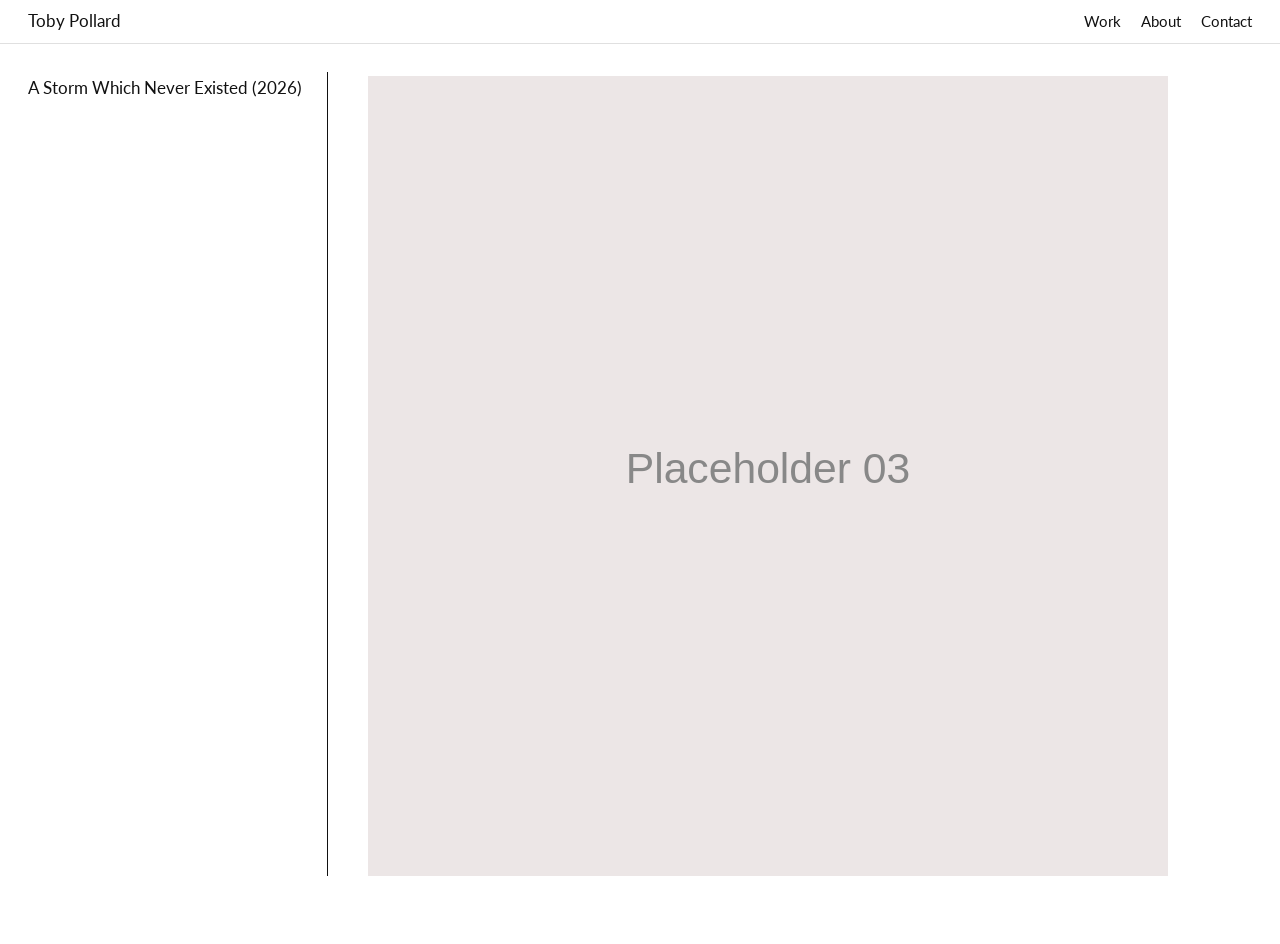
==== index.html @ 631b4601 "Portfolio site: storm project, about/contact, responsive layout" ====
<!DOCTYPE html>
<html lang="en">
<head>
  <meta charset="UTF-8" />
  <meta name="viewport" content="width=device-width, initial-scale=1.0" />

  <!-- ============================================================
       EDIT: Change the title to your name
  ============================================================ -->
  <title>Toby Pollard — Design Portfolio</title>

  <!-- Google Font: Lato (free, served to all visitors) -->
  <link rel="preconnect" href="https://fonts.googleapis.com" />
  <link rel="preconnect" href="https://fonts.gstatic.com" crossorigin />
  <link href="https://fonts.googleapis.com/css2?family=Lato:wght@300;400;700&display=swap" rel="stylesheet" />

  <link rel="stylesheet" href="style.css" />
</head>
<body>

  <!-- ============================================================
       HEADER / NAV
       EDIT: Replace "Toby Pollard" with your name.
       Add or remove <a> links to match your pages.
  ============================================================ -->
  <header>
    <div id="site-name">
      <a href="index.html">Toby Pollard</a>
    </div>
    <nav>
      <a href="index.html" class="active">Work</a>
      <a href="about.html">About</a>
      <a href="contact.html">Contact</a>
    </nav>
  </header>

  <!-- ============================================================
       MAIN LAYOUT: sidebar (project list) + content area
  ============================================================ -->
  <div id="layout">

    <!-- ============================================================
         LEFT SIDEBAR — PROJECT LIST
         EDIT: Each <li> is one project. Change the text and the
         href to match your project filenames (e.g. project-01.html).
         Add or remove <li> items freely.
    ============================================================ -->
    <aside id="sidebar">
      <ul>
        <li><a href="project-01.html">A Storm Which Never Existed (2026)</a></li>
        <!-- Add more projects here by duplicating a <li> line -->
      </ul>
    </aside>

    <!-- ============================================================
         CONTENT AREA — a random project image appears here.
         The image is chosen by script.js from the list of images
         you add there. Clicking it opens that project.
         You don't need to edit anything in this block.
    ============================================================ -->
    <main id="content">
      <a id="random-link" href="#">
        <img id="random-image" alt="" />
      </a>
      <p id="random-empty" class="intro" hidden>
        Add some images to the list in script.js and a random one
        will appear here.
      </p>
    </main>

  </div><!-- /layout -->

  <script src="script.js"></script>
</body>
</html>
---- style.css ----
/* ================================================================
   PORTFOLIO STYLESHEET
   Inspired by: eatock.com, dunneandraby.co.uk, carolyn-kirschner.com

   HOW TO CUSTOMISE:
   — To change fonts: edit the --font-* variables below
   — To change colours: edit the --color-* variables below
   — To adjust spacing: edit the --space-* variables below
   Everything else flows from these.
================================================================ */

/* ----------------------------------------------------------------
   1. DESIGN TOKENS — edit these to change the whole look
---------------------------------------------------------------- */
:root {
  /* Colours */
  --color-bg:       #ffffff;   /* page background */
  --color-text:     #111111;   /* main text */
  --color-muted:    #888888;   /* secondary text (dates, meta) */
  --color-link:     #111111;   /* link colour */
  --color-hover:    #888888;   /* link hover colour */
  --color-border:   #e0e0e0;   /* subtle borders */

  /* Typography */
  --font-main: "Lato", "Helvetica Neue", Helvetica, Arial, sans-serif;
    /* Lato is a free Google Font, loaded via the <link> in each HTML
       file's <head>. Every visitor sees it. Helvetica/Arial are just
       fallbacks while the font loads.
       Other options to try instead:
       "Georgia", Georgia, serif
       "Times New Roman", Times, serif
       "Courier New", Courier, monospace  */

  --font-size-base:  17px;
  --font-size-name:  17px;
  --font-size-nav:   15px;
  --font-size-h1:    17px;     /* project titles are same weight as text */
  --font-size-meta:  13px;

  /* Layout */
  --sidebar-width:  300px;
  --header-height:  44px;
  --space-outer:    28px;      /* outer page margin */
  --space-content:  40px;      /* gap between sidebar and content */
}

/* ----------------------------------------------------------------
   2. RESET & BASE
---------------------------------------------------------------- */
*, *::before, *::after {
  box-sizing: border-box;
  margin: 0;
  padding: 0;
}

html, body {
  height: 100%;
}

body {
  background: var(--color-bg);
  color: var(--color-text);
  font-family: var(--font-main);
  font-size: var(--font-size-base);
  line-height: 1.55;
  -webkit-font-smoothing: antialiased;
}

a {
  color: var(--color-link);
  text-decoration: none;
}
a:hover {
  color: var(--color-hover);
}

img {
  display: block;
  max-width: 100%;
  height: auto;
}

/* ----------------------------------------------------------------
   3. HEADER
---------------------------------------------------------------- */
header {
  position: fixed;
  top: 0;
  left: 0;
  right: 0;
  height: var(--header-height);
  background: var(--color-bg);
  display: flex;
  align-items: center;
  padding: 0 var(--space-outer);
  z-index: 100;
  border-bottom: 1px solid var(--color-border);
}

#site-name {
  font-size: var(--font-size-name);
  font-weight: normal;
  flex: 1;
}

nav {
  display: flex;
  gap: 20px;
  font-size: var(--font-size-nav);
}

nav a {
  color: var(--color-text);
}
nav a:hover {
  color: var(--color-muted);
}
nav a.active {
  color: var(--color-text);
}

/* ----------------------------------------------------------------
   4. LAYOUT: sidebar + content
---------------------------------------------------------------- */
#layout {
  display: flex;
  margin-top: var(--header-height);
  min-height: calc(100vh - var(--header-height));
  padding: var(--space-outer);
  gap: var(--space-content);
}

/* ---- Sidebar ---- */
#sidebar {
  width: var(--sidebar-width);
  flex-shrink: 0;
  padding-top: 4px;
  padding-right: var(--space-content);
  border-right: 1px solid var(--color-text);
}

#sidebar ul {
  list-style: none;
}

#sidebar ul li {
  margin-bottom: 4px;
}

#sidebar ul li a {
  font-size: var(--font-size-base);
  color: var(--color-text);
  display: block;
  line-height: 1.4;
  white-space: nowrap;
}
#sidebar ul li a:hover {
  color: var(--color-muted);
}
#sidebar ul li.current a {
  color: var(--color-text);
}

/* ---- Content ---- */
#content {
  flex: 1;
  max-width: 760px;
  padding-top: 4px;
}

/* ----------------------------------------------------------------
   5. CONTENT ELEMENTS
---------------------------------------------------------------- */

/* Intro / placeholder text */
.intro {
  color: var(--color-text);
  max-width: 480px;
}

/* Homepage random image — large, fills the content area */
#random-link {
  display: block;
}

/* Let the homepage image use the full width to the right of the sidebar */
#content:has(#random-link) {
  max-width: none;
}

#random-image {
  width: 100%;
  max-height: calc(100vh - var(--header-height) - (var(--space-outer) * 2));
  object-fit: contain;
  object-position: top left;
}

/* Project header */
.project-header {
  margin-bottom: 24px;
}

.project-header h1 {
  font-size: var(--font-size-h1);
  font-weight: normal;
}

.project-meta {
  font-size: var(--font-size-meta);
  color: var(--color-text);
}

/* Images */
figure {
  margin-bottom: 16px;
}

figure img {
  width: 100%;
}

/* Project description text */
.project-text {
  margin-top: 24px;
  max-width: 520px;
}

.project-text p {
  margin-bottom: 12px;
  color: var(--color-text);
}

/* About page portrait */
.portrait {
  margin-bottom: 20px;
  max-width: 200px;
}

/* About page: allow the experience/education lists to use full width
   so each entry can stay on a single line on wide screens. */
#content:has(.about-list) {
  max-width: none;
}
.about-text {
  max-width: none;
}
.about-text p {
  max-width: 520px;   /* keep the bio paragraph at a readable width */
}
/* Detail text stays on one line when there's room, but is allowed to
   wrap onto multiple lines as the browser gets narrower. */

/* About page section headings (Experience, Education) */
.about-heading {
  font-size: var(--font-size-base);
  font-weight: 700;
  margin-top: 28px;
  margin-bottom: 8px;
}

/* About page lists (experience / education entries) */
.about-list {
  list-style: none;
  margin-bottom: 4px;
}
.about-list li {
  display: flex;
  gap: 16px;
  margin-bottom: 6px;
}
.about-list-year {
  flex-shrink: 0;
  width: 140px;
  color: var(--color-muted);
}
.about-list-detail {
  color: var(--color-text);
}

/* Inset sub-text under an education / experience entry */
.about-list-note {
  display: block;
  margin-top: 4px;
  padding-left: 20px;
  color: var(--color-muted);
}

@media (max-width: 640px) {
  .about-list li {
    flex-direction: column;
    gap: 0;
  }
  .about-list-year {
    width: auto;
  }
}

/* ----------------------------------------------------------------
   6. MOBILE
   On small screens the sidebar moves above the content
---------------------------------------------------------------- */
@media (max-width: 640px) {
  #layout {
    flex-direction: column;
    padding: 16px;
    gap: 24px;
  }

  #sidebar {
    width: 100%;
    /* When stacked, the divider becomes a horizontal line under the list */
    border-right: none;
    border-bottom: 1px solid var(--color-text);
    padding-right: 0;
    padding-bottom: 16px;
  }

  header {
    padding: 0 16px;
  }

  /* Homepage: keep the project list and the random image side by side
     even on slim screens — the image stays to the right, not below. */
  #layout:has(#random-link) {
    flex-direction: row;
    gap: 20px;
  }

  #layout:has(#random-link) #sidebar {
    width: auto;
    min-width: 110px;
    flex-shrink: 0;
    /* Back to a vertical divider since it stays side by side here */
    border-right: 1px solid var(--color-text);
    border-bottom: none;
    padding-right: 20px;
    padding-bottom: 0;
  }
}
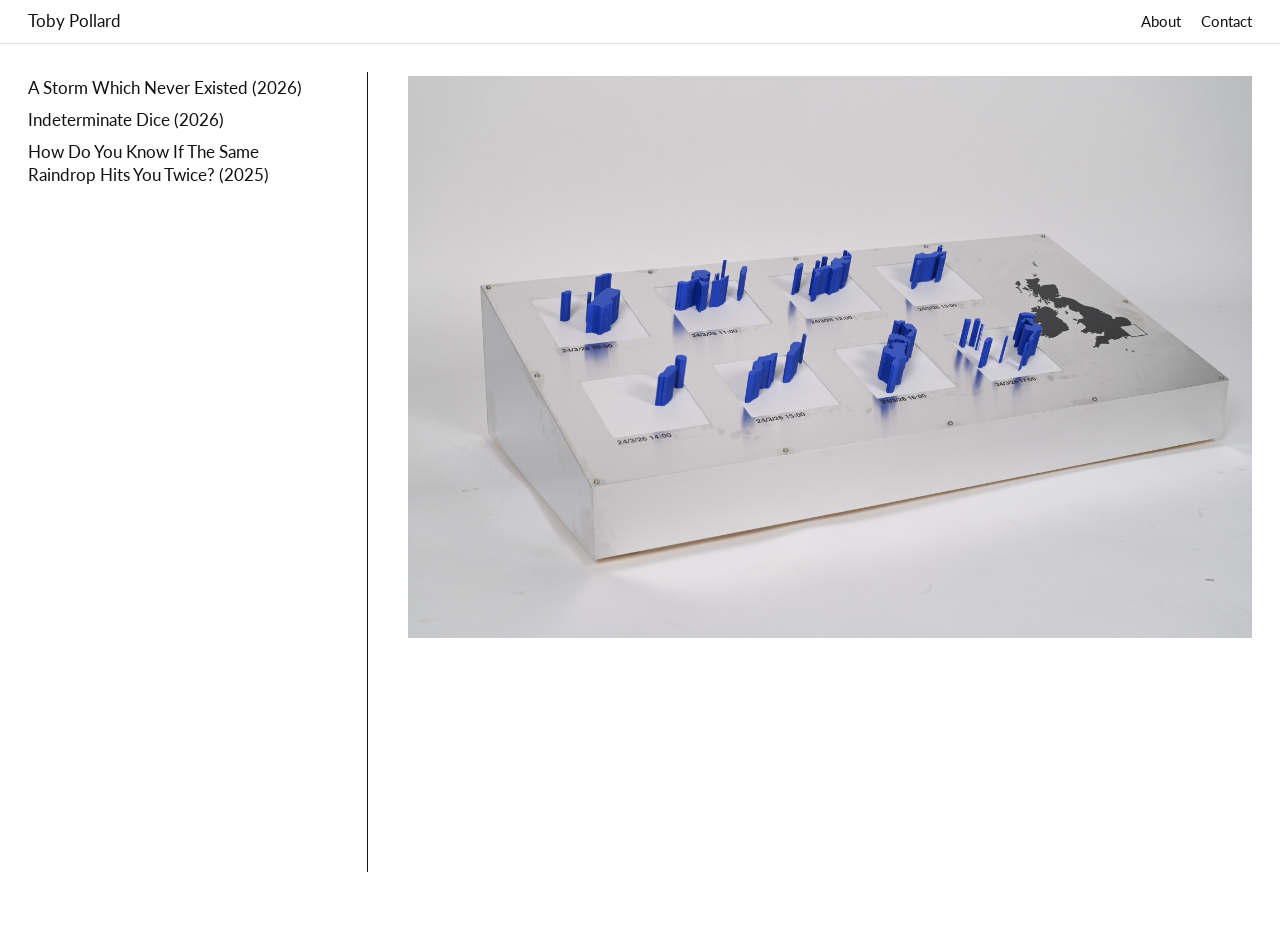
==== commit 9d7a3227: "Add projects, media, posters; nav and layout refinements" ====
--- a/index.html
+++ b/index.html
@@ -28,7 +28,6 @@
       <a href="index.html">Toby Pollard</a>
     </div>
     <nav>
-      <a href="index.html" class="active">Work</a>
       <a href="about.html">About</a>
       <a href="contact.html">Contact</a>
     </nav>
@@ -48,6 +47,8 @@
     <aside id="sidebar">
       <ul>
         <li><a href="project-01.html">A Storm Which Never Existed (2026)</a></li>
+        <li><a href="project-02.html">Indeterminate Dice (2026)</a></li>
+        <li><a href="project-03.html">How Do You Know If The Same Raindrop Hits You Twice? (2025)</a></li>
         <!-- Add more projects here by duplicating a <li> line -->
       </ul>
     </aside>
--- a/style.css
+++ b/style.css
@@ -38,7 +38,7 @@
   --font-size-meta:  13px;
 
   /* Layout */
-  --sidebar-width:  300px;
+  --sidebar-width:  340px;
   --header-height:  44px;
   --space-outer:    28px;      /* outer page margin */
   --space-content:  40px;      /* gap between sidebar and content */
@@ -152,13 +152,21 @@
   color: var(--color-text);
   display: block;
   line-height: 1.4;
-  white-space: nowrap;
+  /* Allow long titles to wrap onto as many lines as needed to fit */
+  white-space: normal;
+  overflow-wrap: break-word;
+}
+
+/* Give a little breathing room between multi-line titles */
+#sidebar ul li {
+  margin-bottom: 8px;
 }
 #sidebar ul li a:hover {
   color: var(--color-muted);
 }
 #sidebar ul li.current a {
   color: var(--color-text);
+  font-weight: 700;
 }
 
 /* ---- Content ---- */
@@ -215,14 +223,24 @@
   margin-bottom: 16px;
 }
 
-figure img {
+figure img,
+figure video {
   width: 100%;
+  display: block;
 }
 
 /* Project description text */
 .project-text {
   margin-top: 24px;
   max-width: 520px;
+}
+
+/* When the description sits above the images, remove the top gap and
+   add space below it instead. */
+.project-text--top {
+  margin-top: 0;
+  margin-bottom: 28px;
+  max-width: none;   /* match the full width of the images below */
 }
 
 .project-text p {
@@ -304,6 +322,9 @@
     flex-direction: column;
     padding: 16px;
     gap: 24px;
+    /* Hug the content instead of stretching to full viewport height,
+       which otherwise leaves a tall blank white area at the bottom. */
+    min-height: 0;
   }
 
   #sidebar {
@@ -327,8 +348,8 @@
   }
 
   #layout:has(#random-link) #sidebar {
-    width: auto;
-    min-width: 110px;
+    /* Bounded width so the image keeps its space; long titles wrap inside */
+    width: 42%;
     flex-shrink: 0;
     /* Back to a vertical divider since it stays side by side here */
     border-right: 1px solid var(--color-text);
